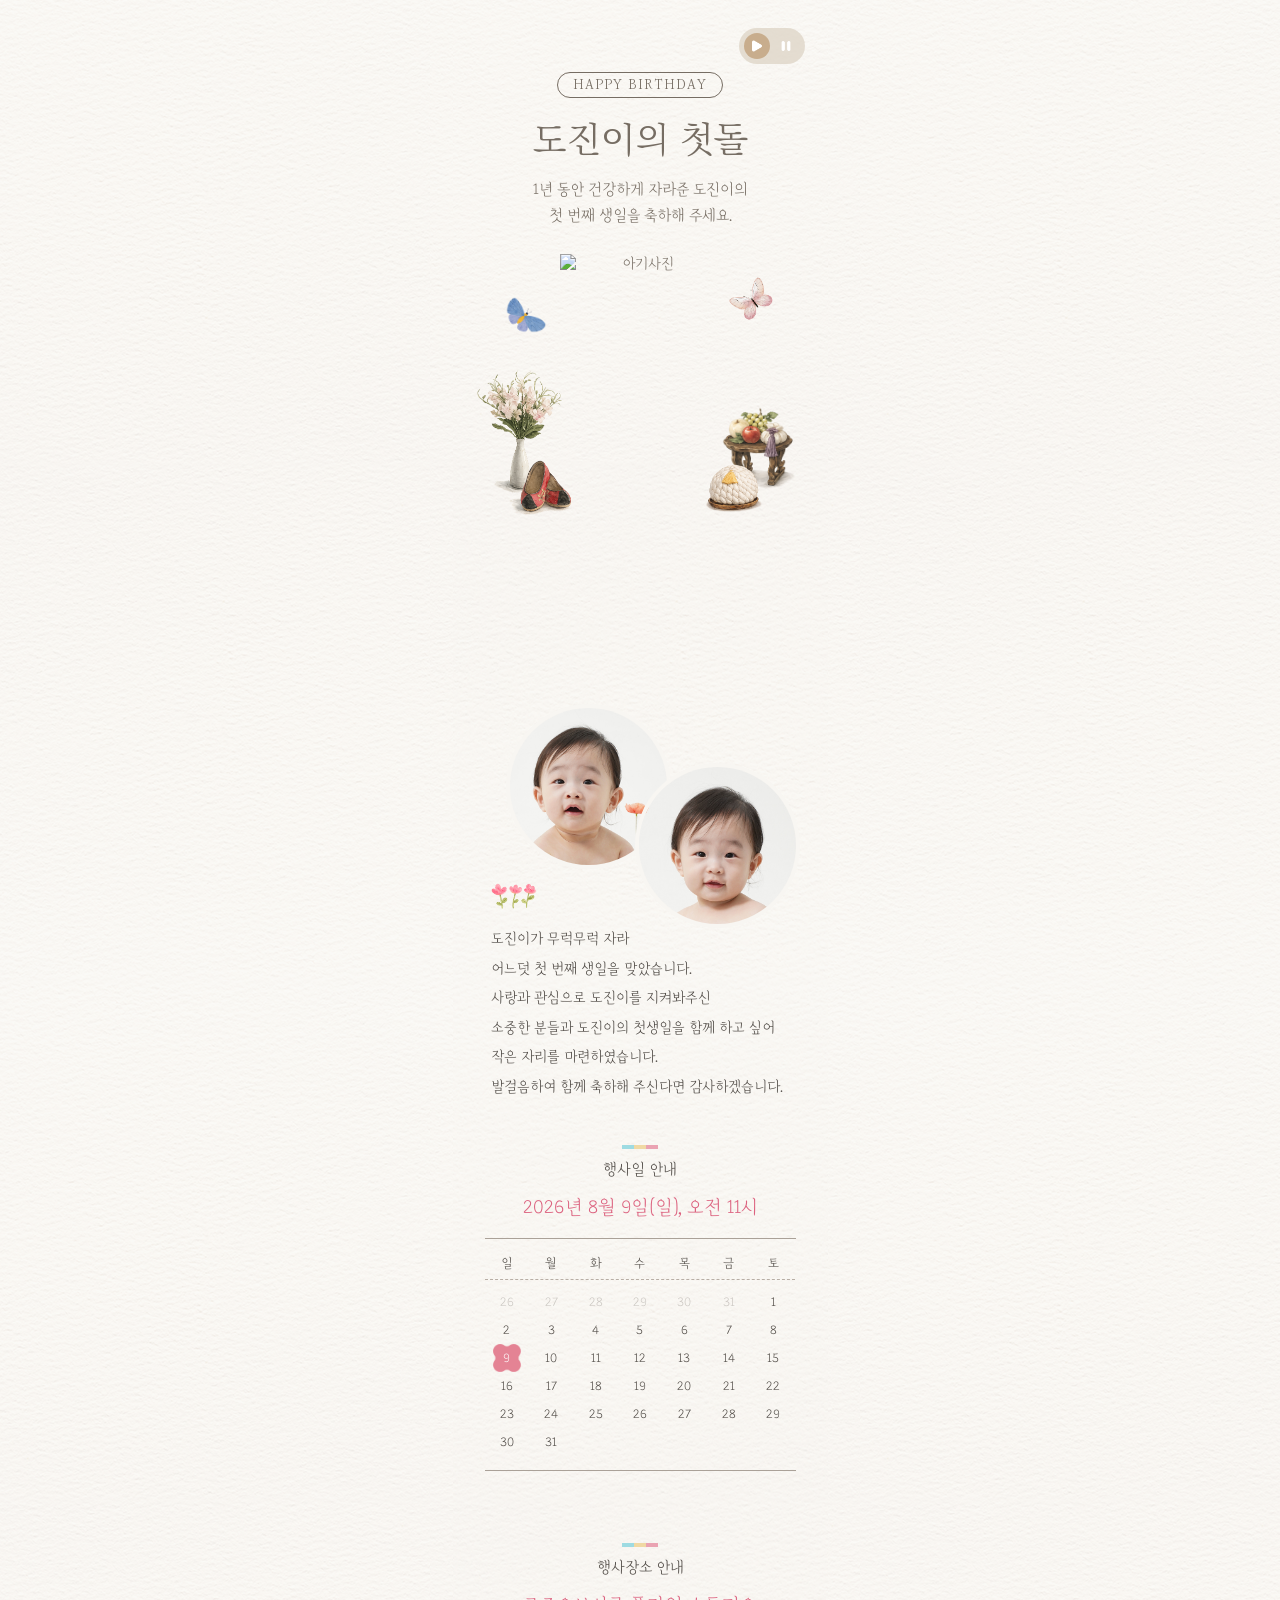
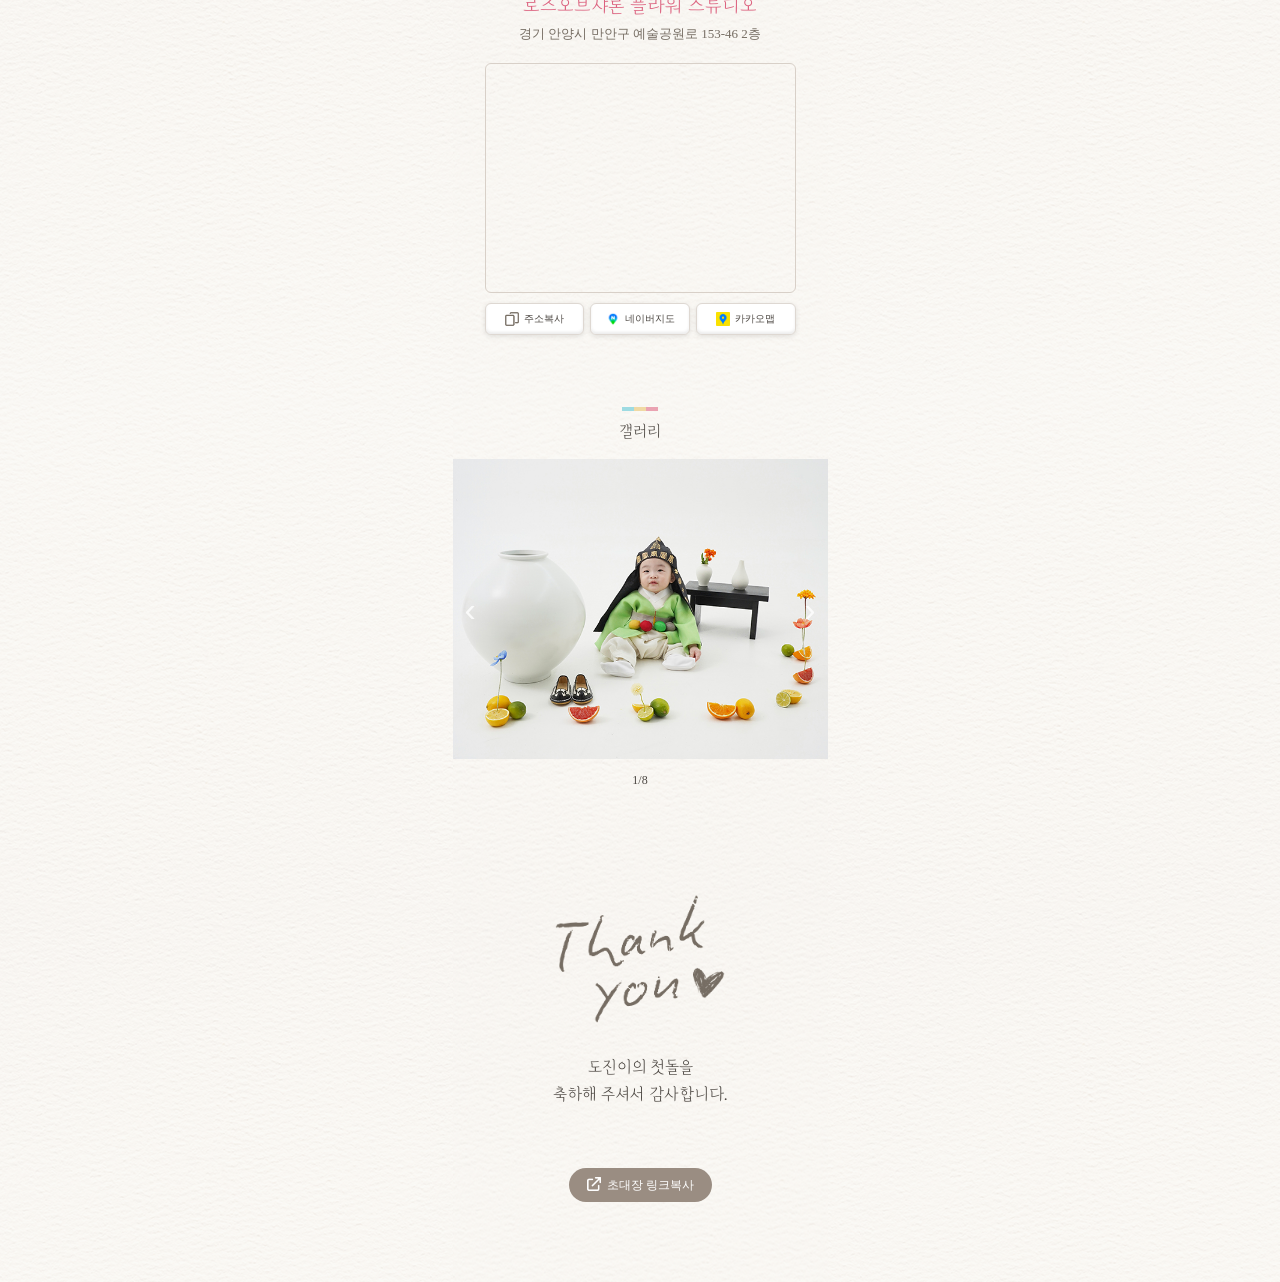
==== customers/design01_premium_260729-001/index.html @ 0a4cb6fc "사진교체" ====
<!DOCTYPE html>
<html lang="ko">
<head>
  <meta charset="UTF-8" />
  <meta name="viewport" content="width=device-width, initial-scale=1.0" />
  
  <title>모바일 초대장</title>
    
  <meta property="og:title" content="도진이의 첫돌">
  <meta property="og:description" content="소중한 분들을 초대합니다.">
  <meta property="og:image" content="https://dol-invitation-rho.vercel.app/customers/design01_premium_260729-001/img/preview.jpg">
  <meta property="og:image:width" content="600">
  <meta property="og:image:height" content="400">
  <meta property="og:url" content="https://dol-invitation-rho.vercel.app/customers/design01_premium_260729-001/">
  <meta property="og:type" content="website">

  <link
    rel="preload"
    href="../../designs/design01-1/font/Cafe24Oneprettynight-v2.0.woff2"
    as="font"
    type="font/woff2"
    crossorigin
  >

  <link
    rel="preload"
    href="../../designs/design01-1/font/KoPubBatang-Light.woff2"
    as="font"
    type="font/woff2"
    crossorigin
  >
    
  <link rel="stylesheet" href="../../designs/design01-1/css/style.css" /> 
</head>
<body>

  <main class="invite">

    <!-- 음악 버튼 -->
    <button class="music-btn" id="musicBtn" type="button">
      <span class="music-toggle-circle"></span>
      <img src="../../designs/design01-1/img/icon01.png" class="music-play" alt="play">
      <img src="../../designs/design01-1/img/icon02.png" class="music-pause" alt="pause">
    </button>

    <audio id="bgm" loop>
      <source src="../../designs/design01-1/bgm/nastelbom-happy-birthday-469282.mp3" type="audio/mpeg">
    </audio>

    <!-- 메인 -->
    <section class="hero hero-animate">
      <div class="label hero-item">HAPPY BIRTHDAY</div>
      <h1 class="hero-item" id="title">첫돌</h1>
      <p class="sub hero-item" id="babySub"></p>

      <div class="visual-area">
        <img class="flower-left hero-item" src="../../designs/design01-1/img/Image2.png" alt="">
        <img class="butterfly b1 hero-item" src="../../designs/design01-1/img/Image4.png" alt="">
        <img class="butterfly b2 hero-item" src="../../designs/design01-1/img/Image3.png" alt="">
        <img class="baby-main hero-item" id="introBaby" src="" alt="아기사진">
        <img class="table hero-item" src="../../designs/design01-1/img/Image7.png" alt="">
        <img class="rice hero-item" src="../../designs/design01-1/img/Image8.png" alt="">
        <img class="shoes hero-item" src="../../designs/design01-1/img/Image11.png" alt="">
      </div>

      <p class="date hero-info" id="eventDate"></p>
      <p class="place hero-info" id="eventPlace"></p>
      <p class="parents hero-info" id="parentsText">아빠. 이현우<span>♥</span>엄마. 유정희</p>
    </section>

    <!-- 인사말 -->
    <section class="message fade-section">
      <div class="circle-photo-wrap">
        <img src="" class="circle-photo left" id="messageLeft" alt="">
        <img src="" class="circle-photo right" id="messageRight" alt="">
      </div>

      <img class="small-flower" src="../../designs/design01-1/img/icon07.png" alt="">

      <p id="messageText"></p>
    </section>


    <!-- 행사 안내 -->
    <section class="section fade-section">
      <div class="divider"></div>
      <h2>행사일 안내</h2>
      <p class="pink" id="eventFullDate">2028년 6월 6일 화요일, 14시 30분</p>

     <div class="calendar">
      <div>일</div><div>월</div><div>화</div><div>수</div><div>목</div><div>금</div><div>토</div>

      <div class="calendar-dash"></div>
      
      <!-- 달력 숫자들-->
      <div class="muted">26</div>
      <div class="muted">27</div>
      <div class="muted">28</div>
      <div class="muted">29</div>
      <div class="muted">30</div>
      <div class="muted">31</div>
         
      <div>1</div><div>2</div><div>3</div><div>4</div><div>5</div><div>6</div><div>7</div><div>8</div>
      
      <!-- 변경할 행사 날짜-->
      <div class="day-heart">
       <img src="../../designs/design01-1/img/icon09.png" alt="">
       <div class="day-content">9</div>
      </div>

     <div>10</div>
     <div>11</div><div>12</div><div>13</div><div>14</div><div>15</div>
     <div>16</div><div>17</div><div>18</div><div>19</div><div>20</div>
     <div>21</div><div>22</div><div>23</div><div>24</div><div>25</div>
     <div>26</div><div>27</div><div>28</div><div>29</div><div>30</div>
     <div>31</div>
    </div>
   </section>

    <!-- 장소 -->
    <section class="section">
      <div class="divider"></div>
      <h2>행사장소 안내</h2>
      <p class="pink" id="eventPlace2">비스타 워커힐 서울 명월관</p>
      <p class="address" id="eventAddress">서울 광진구 워커힐로 177 워커힐 호텔앤리조트</p>
      <div class="map-box">
        <!-- * 카카오맵 - 지도퍼가기 -->
        <!-- 1. 지도 노드 -->
        <div id="daumRoughmapContainer1785299591499" class="root_daum_roughmap root_daum_roughmap_landing"></div>

        <!--
	       2. 설치 스크립트
	       * 지도 퍼가기 서비스를 2개 이상 넣을 경우, 설치 스크립트는 하나만 삽입합니다.
        -->
        <script charset="UTF-8" class="daum_roughmap_loader_script" src="https://ssl.daumcdn.net/dmaps/map_js_init/roughmapLoader.js"></script>

        <!-- 3. 실행 스크립트 -->
        <script charset="UTF-8">
        	new daum.roughmap.Lander({
	      	"timestamp" : "1785299591499",
	       	"key" : "2g8ego4nkai7",
		      "mapWidth" : "640",
		      "mapHeight" : "300"
	       }).render();
        </script>
      </div>
        
     <div class="map-buttons">
      <button type="button" onclick="copyAddress()">
       <img src="../../designs/design01-1/img/icon10.png" alt="">
       <span>주소복사</span>
      </button>

     <a href="https://naver.me/5iTd0DEk"
     target="_blank">
      <img src="../../designs/design01-1/img/naver_icon.png" alt="">
      <span>네이버지도</span>
     </a>

     <a href="https://map.kakao.com/?urlX=483283.0000000014&urlY=1089001.0000000044&urlLevel=3&itemId=437038340&q"
     target="_blank">
      <img src="../../designs/design01-1/img/kakao_icon.png" alt="">
      <span>카카오맵</span>
     </a>
    </div>
        
    </section>

    <!-- 갤러리 -->
    <section class="section gallery fade-section">
      <div class="divider"></div>
      <h2>갤러리</h2>

       <div class="gallery-main">
        <button type="button" id="prevBtn">‹</button>
        <img id="galleryImage" src="" alt="갤러리">
        <button type="button" id="nextBtn">›</button>
       </div>

      <p class="gallery-count">
        <span id="currentIndex">1</span>/<span id="totalIndex">0</span>
      </p>

      <div class="thumbs"></div>
      </section>
      


    <!-- 마지막 -->
    <section class="thanks fade-section">
     <img src="../../designs/design01-1/img/thankyou_icon.png" alt="thank you">
     
     <p id="thanksText">
      아인이의 첫돌을<br>
      축하해 주셔서 감사합니다.
     </p>

     <button type="button" class="invite-copy-btn" onclick="copyInviteLink()">
       <img src="../../designs/design01-1/img/icon15.png" alt="">
       <span>초대장 링크복사</span>
     </button>
   </section>

  </main>

<script src="../../designs/design01-1/js/main.js"></script>

</body>
</html>
---- designs/design01-1/css/style.css ----
/* =========================
   FONT
========================= */
@font-face {
  font-family: 'Cafe24GoodNight';
  src: url('../font/Cafe24Oneprettynight-v2.0.woff2') format('woff2');
  font-weight: normal;
  font-style: normal;
  font-display: swap;
}

@font-face {
  font-family: 'KoPubBatangLight';
  src: url('../font/KoPubBatang-Light.woff2') format('woff2');
  font-weight: 300;
  font-style: normal;
  font-display: swap;
}

@font-face {
  font-family: 'NotoSansKR-Regular';
  src: url('../font/NotoSansKR-Regular.ttf') format('truetype');
  font-weight: 400;
  font-style: normal;
  font-display: swap;
}

/* =========================
   RESET
========================= */
* {
  margin: 0;
  padding: 0;
  box-sizing: border-box;
}

body {
  background: #f8f6f2 url("../img/Background.png") repeat;
  color: #766d63;
  font-family: 'Cafe24GoodNight', serif;
  overflow-x: hidden;
}

.invite {
  width: 100%;
  max-width: 375px;
  margin: 0 auto;
  background: url("../img/Background.png") repeat;
  position: relative;
  
}

/* =========================
   MUSIC
========================= */
.music-btn {
  position: fixed;
  top: 28px;
  right: calc(50% - 165px);

  width: 66px;
  height: 36px;

  border: none;
  border-radius: 20px;

  background: rgba(221,211,197,.75);

  display: flex;
  align-items: center;
  justify-content: center;
    
  gap: 17px;  

  padding: 0 7px;
  z-index: 1000;
}

.music-toggle-circle {
  position: absolute;

  left: 5px;
  top: 5px;

  width: 26px;
  height: 26px;

  border-radius: 50%;
  background: #c8ad8d;

  transition: all .3s ease;

  z-index: 1;
}

.music-play,
.music-pause {
  width: 12px;
  height: 12px;

  position: relative;
  z-index: 2;
}

.music-btn.paused .music-toggle-circle {
  left: 35px;
}

/* =========================
   HERO
========================= */
.hero {
  text-align: center;
  padding-top: 72px;
}

.label {
  display: inline-block;
  padding: 4px 15px;
  border: 1px solid #766d63;
  border-radius: 20px;
  font-family: 'KoPubBatangLight';
  font-size: 13px;
  letter-spacing: 1px;
  color: #766d63;
  margin-bottom: 22px;
}

.hero h1 {
  font-family: 'KoPubBatangLight';
  font-size: 36px;
  font-weight: 300;
  color: #766d63;
  margin-bottom: 14px;
}

.sub {
  font-family: 'Cafe24GoodNight';
  font-size: 17px;
  line-height: 1.5;
  color: #766d63;
}

/* =========================
   MAIN VISUAL
========================= */
.visual-area {
  position: relative;
  width: 100%;
  height: 315px;
  margin-top: 18px;
}

.visual-area img {
  position: absolute;
  display: block;
}

.baby-main {
  width: 160px;
  left: 50%;
  top: 8px;
  transform: translateX(-50%);
  z-index: 5;
}

.flower-left {
  width: 86px;
  left: 24px;
  top: 118px;
  z-index: 4;
}

.butterfly {
  z-index: 6;
}

.b1 {
  width: 42px;
  left: 52px;
  top: 50px;
}

.b2 {
  width: 46px;
  right: 54px;
  top: 30px;
}

.table {
  width: 76px;
  right: 30px;
  top: 160px;
  z-index: 6;
}

.rice {
  width: 58px;
  right: 65px;
  top: 218px;
  z-index: 7;
}

.shoes {
  width: 68px;
  left: 55px;
  top: 213px;
  z-index: 7;
}

.date {
  font-family: 'NotoSansKR-Light';
  font-size: 15px;
  margin-top: 4px;
  color: #766d63;
}

.place {
  font-family: 'NotoSansKR-Light';
  font-size: 15px;
  margin-top: 4px;
  color: #766d63;
}

.parents {
  font-family: 'NotoSansKR-Light';
  font-size: 13px;
  margin-top: 18px;
  color: #766d63;
}

.parents span {
  color: #d9879a;
  margin: 0 8px;
}

/* =========================
   MESSAGE
========================= */
.message {
  padding: 70px 38px 44px;
}

.circle-photo-wrap {
  position: relative;
  height: 150px;
  margin-bottom: 20px;
}

.circle-photo {
  position: absolute;
  width: 165px;
  height: 165px;
  border-radius: 50%;
  object-fit: cover;
  border: 4px solid #f8f6f2;

}

.circle-photo.left {
  left: 15px;
  top: -9px;
}

.circle-photo.right {
  right: -10px;
  top: 50px;
}

.small-flower {
  width: 46px;
  margin-bottom: 10px;
}

.message p {
  font-family: 'Cafe24GoodNight';
  font-size: 15.5px;
  line-height: 1.9;
  text-align: left;
  color: #4c4742;
}

/* =========================
   CONTACT
========================= */
.contact {
  width: 200px;
  margin: 20px auto 70px;
}

.contact-row {
  display: grid;
  grid-template-columns: 90px 38px 30px 30px;
  align-items: center;
  column-gap: 8px;
  font-size: 19px;
  color: #4c4742;
  margin-bottom: 10px;
}



.contact-row img {
  width: 20px;
  height: 100%;
}

.point3 {
  width: 20px;
  height: 28px;
  display: flex;
  align-items: center;
  justify-content: center;
}

.contact-row .dots-icon {
  width: 18px;
  height: auto;
  object-fit: contain;
}
/* =========================
   COMMON SECTION
========================= */
.section {
  text-align: center;
  padding: 0 32px 72px;
}

.divider {
  width: 36px;
  height: 4px;
  margin: 0 auto 10px;
  background: linear-gradient(
    to right,
    #9edbe2 0 33%,
    #f0d9a4 33% 66%,
    #eaa3b2 66% 100%
  );
}

.section h2 {
  font-family: 'Cafe24GoodNight';
  font-size: 17px;
  font-weight: 300;
  color: #4c4742;
  margin-bottom: 16px;
}

.pink {
  color: #dc627f;
  font-size: 21px;
  margin-bottom: 7px;
}

/* =========================
   CALENDAR
========================= */

.calendar {
  display: grid;
  grid-template-columns: repeat(7, 1fr);
  border-top: 1px solid #aaa198;
  border-bottom: 1px solid #aaa198;
  padding: 10px 0 14px;
  margin-top: 18px;
  font-family: 'Cafe24GoodNight';
  font-size: 14px;
  color: #4c4742;
}

.calendar > div {
  height: 28px;
  display: flex;
  align-items: center;
  justify-content: center;
}

.calendar-dash {
  grid-column: 1 / -1;
  height: 1px !important;
  border-top: 1px dashed #b8aea5;
  margin: 2px 0 8px;
}

.muted {
  color: #cac6c1;
}

/* 행사 날짜 */

.day-heart {
  position: relative;
  width: 28px;
  height: 28px !important;
  margin: auto;
}

.day-heart img {
  position: absolute;
  width: 100%;
  height: 100%;
  left: 0;
  top: 0;

  animation: flowerRotate 3s linear infinite;
  transform-origin: center center;
}

.day-content {
  position: relative;
  z-index: 2;

  width: 100%;
  height: 100%;

  display: flex;
  align-items: center;
  justify-content: center;

  color: #ffffff;
  font-size: 14px;
}

.day-content span {
  font-size: 8px;
  margin-top: -2px;
}

/* 꽃 회전 */

@keyframes flowerRotate {
  from {
    transform: rotate(0deg);
  }

  to {
    transform: rotate(360deg);
  }
}

/* =========================
   MAP
========================= */

.address {
  font-family: 'NotoSansKR-Light';
  font-size: 13px;
}

.map-box {
  width: 100%;
  height: 230px;
  margin-top: 20px;
  border: 1px solid #d8d0c8;
  border-radius: 6px;
  overflow: hidden;
}

.map-box iframe {
  width: 100%;
  height: 100%;
  border: 0;
  display: block;
}

.map-buttons {
  display: flex;
  justify-content: space-between;
  gap: 6px;
  margin-top: 10px;
}

.map-buttons button,
.map-buttons a {
  flex: 1;
  height: 32px;
  background: #ffffff;
  border: 1px solid #ded8d2;
  border-radius: 6px;
  font-size: 10px;
  color: #4c4742;
  text-decoration: none;
  font-family: 'NotoSansKR-Regular';

  display: flex;
  align-items: center;
  justify-content: center;
  gap: 5px;

  box-shadow:
    inset 0 1px 2px rgba(255, 255, 255, 0.9),
    inset 0 -2px 3px rgba(0, 0, 0, 0.08),
    0 1.5px 5px rgba(0, 0, 0, 0.1);
}

.map-buttons img {
  width: 14px;
  height: 14px;
  object-fit: contain;
}

.map-buttons button:active,
.map-buttons a:active {
  transform: translateY(1px);
  box-shadow:
    inset 0 2px 3px rgba(0, 0, 0, 0.12),
    0 1px 2px rgba(0, 0, 0, 0.1);
}

.root_daum_roughmap {
  width: 100% !important;
}

.root_daum_roughmap .wrap_map {
  width: 100% !important;
}

.root_daum_roughmap .wrap_map .map {
  width: 100% !important;
}

/* =========================
   GALLERY
========================= */
.gallery {
  padding-left: 0;
  padding-right: 0;
}

.gallery-main {
  position: relative;
  margin-top: 18px;
}

.gallery-main img {
  width: 100%;
  height: 300px;
  object-fit: cover;
  border-radius: 0;
  display: block;
}

.gallery-main button {
  position: absolute;
  top: 50%;
  transform: translateY(-50%);
  border: none;
  background: none;
  font-size: 34px;
  color: rgba(255, 255, 255, 0.8);
  z-index: 5;
}

#prevBtn {
  left: 12px;
}

#nextBtn {
  right: 12px;
}

.gallery-count {
  font-family: 'NotoSansKR-Regular';
  font-size: 12px;
  color: #4c4742;
  margin-top: 14px;
}

.thumbs {
  display: none;
}
/* =========================
   ACCOUNT
========================= */
.account {
  padding-left: 32px;
  padding-right: 32px;
}

.account h2 {
  margin-bottom: 26px;
}

.account-item {
  margin-bottom: 14px;
}

.account-title {
  width: 100%;
  height: 36px;
  border: none;
  font-size: 14px;
  color: #ffffff;
  font-family: 'NotoSansKR-Regular';
}

.blue {
  background: #a1c3e5;
}

.pink-bg {
  background: #efb0bc;
}


.account-box button {
  width: 42px;
  height: 26px;
  border: 1px solid #ddd5cf;
  background: #fafafa;
  color: #4c4742;
  font-size: 11px;
}

.account-box {
  height: 0;
  overflow: hidden;
  opacity: 0;

  display: flex;
  align-items: center;
  justify-content: space-between;

  background: white;
  padding: 0 8px 0 14px;

  font-size: 13px;
  color: #4c4742;
  font-family: 'NotoSansKR-Light';

  transition: height .3s ease, opacity .25s ease;
}

.account-item.open .account-box {
  height: 36px;
  opacity: 1;
}

/* =========================
   THANKS
========================= */
.thanks {
  text-align: center;
  padding: 34px 0 80px;
}

.thanks img {
  width: 170px;
  margin-bottom: 26px;
}

.thanks p {
  font-family: 'Cafe24GoodNight';
  font-size: 18px;
  line-height: 1.5;
  color: #4c4742;
}


.invite-copy-btn {
  margin-top: 60px;
  display: inline-flex;
  align-items: center;
  justify-content: center;
  gap: 6px;

  height: 34px;
  padding: 0 18px;

  border: none;
  border-radius: 18px;
  background: #9a8d82;
  color: #ffffff;

  font-family: 'NotoSansKR-Regular';
  font-size: 12px;
  cursor: pointer;
}

.invite-copy-btn img {
  width: 14px;
  height: 14px;
  display: block;
  margin-bottom: 2px
}

/* =========================
   MOTION
========================= */


.hero-animate {
  opacity: 1;
  transform: none;
}

.fade-section {
  opacity: 0;
  transform: translateY(35px);
  transition: opacity .8s ease, transform .8s ease;
}

.fade-section.show {
  opacity: 1;
  transform: translateY(0);
}

.hero-item {
  opacity: 0;
  transform: translateY(25px);
}

.hero-item.show {
  opacity: 1;
  transform: translateY(0);
  transition: all .8s ease;
}

.baby-main.hero-item {
  transform: translateX(-50%) translateY(25px);
}

.baby-main.hero-item.show {
  transform: translateX(-50%) translateY(0);
}

.baby-main.hero-item {
  transform: translateX(-50%) translateY(25px);
}

.baby-main.hero-item.show {
  transform: translateX(-50%) translateY(0);
}

.hero-info {
  opacity: 0;
  transform: translateY(20px);
}

.hero-info.show {
  opacity: 1;
  transform: translateY(0);
  transition: all .8s ease;
}

/* 실속형 달력 이미지 */
.simple-calendar-img {
  width: 100%;
  text-align: center;
  margin: 22px auto 0;
  overflow: hidden;
}

.simple-calendar-img img {
  display: block;
  width: 100%;
  max-width: 300px;
  height: auto;
  margin: 0 auto;
}

/* =========================
   첫 화면 로딩 완료 후 표시
========================= */
html:not(.page-ready) body {
  visibility: hidden;
}

html.page-ready body {
  visibility: visible;
}

/* =========================
   첫 화면 준비 완료 후 모션 시작
========================= */
html:not(.page-ready) .hero-item.show {
  opacity: 0;
  transform: translateY(25px);
}

html:not(.page-ready) .baby-main.hero-item.show {
  opacity: 0;
  transform: translateX(-50%) translateY(25px);
}

html:not(.page-ready) .hero-info.show {
  opacity: 0;
  transform: translateY(20px);
}
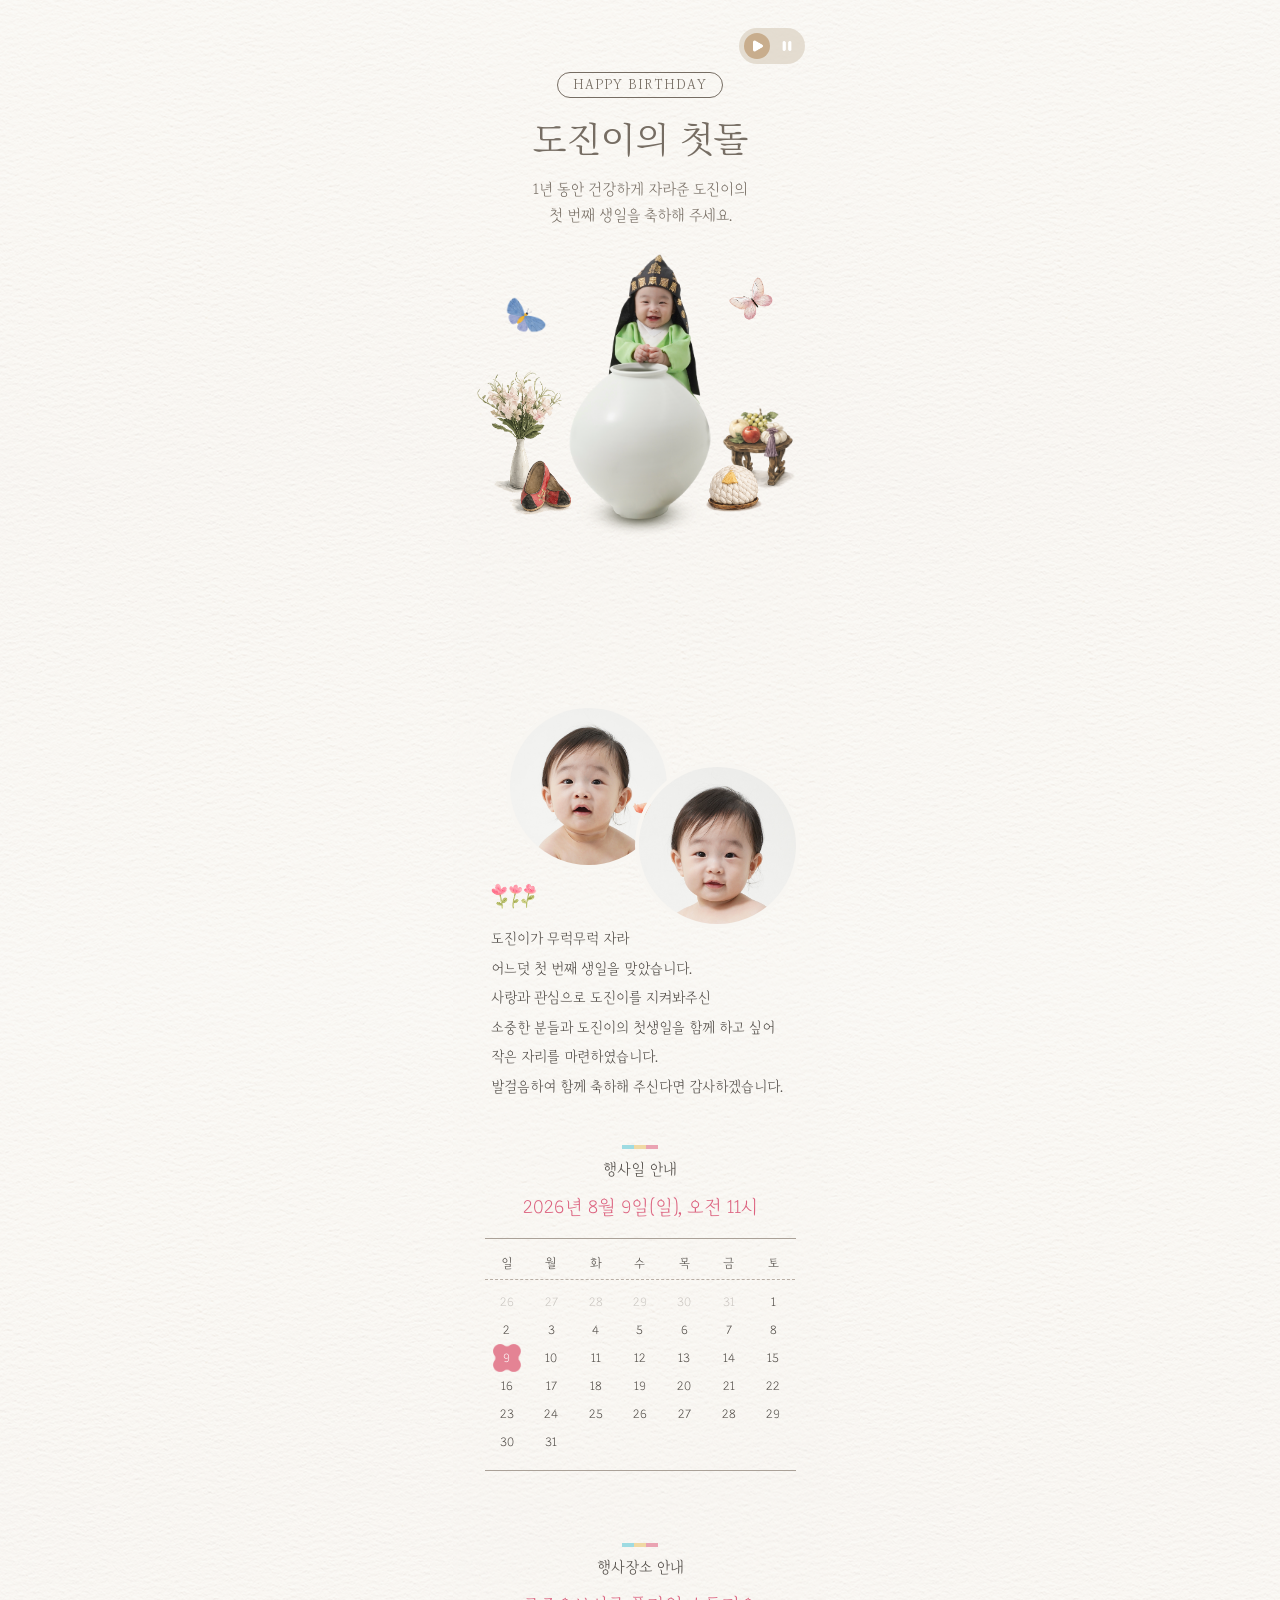
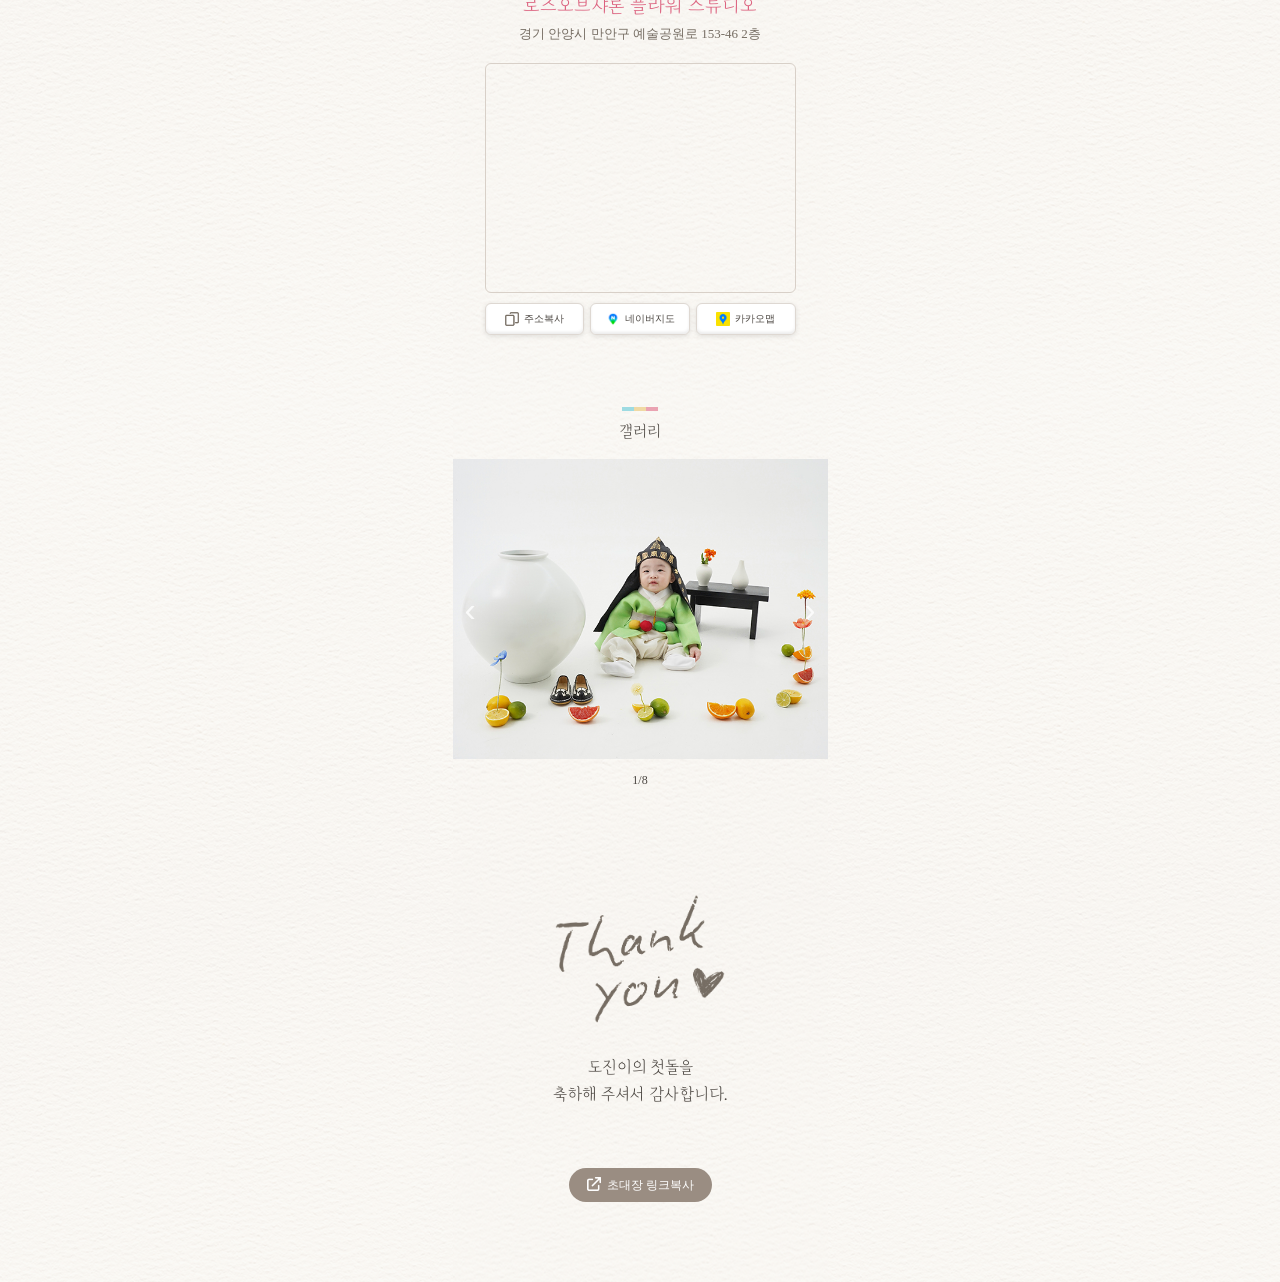
==== commit 218aa2c6: "。" ====
--- a/customers/design01_premium_260729-001/index.html
+++ b/customers/design01_premium_260729-001/index.html
@@ -8,10 +8,10 @@
     
   <meta property="og:title" content="도진이의 첫돌">
   <meta property="og:description" content="소중한 분들을 초대합니다.">
-  <meta property="og:image" content="https://dol-invitation-rho.vercel.app/customers/design01_premium_260729-001/img/preview.jpg">
+  <meta property="og:image" content="https://dol-invitation-rho.vercel.app/customers/design01_premium_260729-001/img/preview.jpg?v=０">
   <meta property="og:image:width" content="600">
   <meta property="og:image:height" content="400">
-  <meta property="og:url" content="https://dol-invitation-rho.vercel.app/customers/design01_premium_260729-001/">
+  <meta property="og:url" content="https://dol-invitation-rho.vercel.app/customers/design01_premium_260729-001/?v=０">
   <meta property="og:type" content="website">
 
   <link
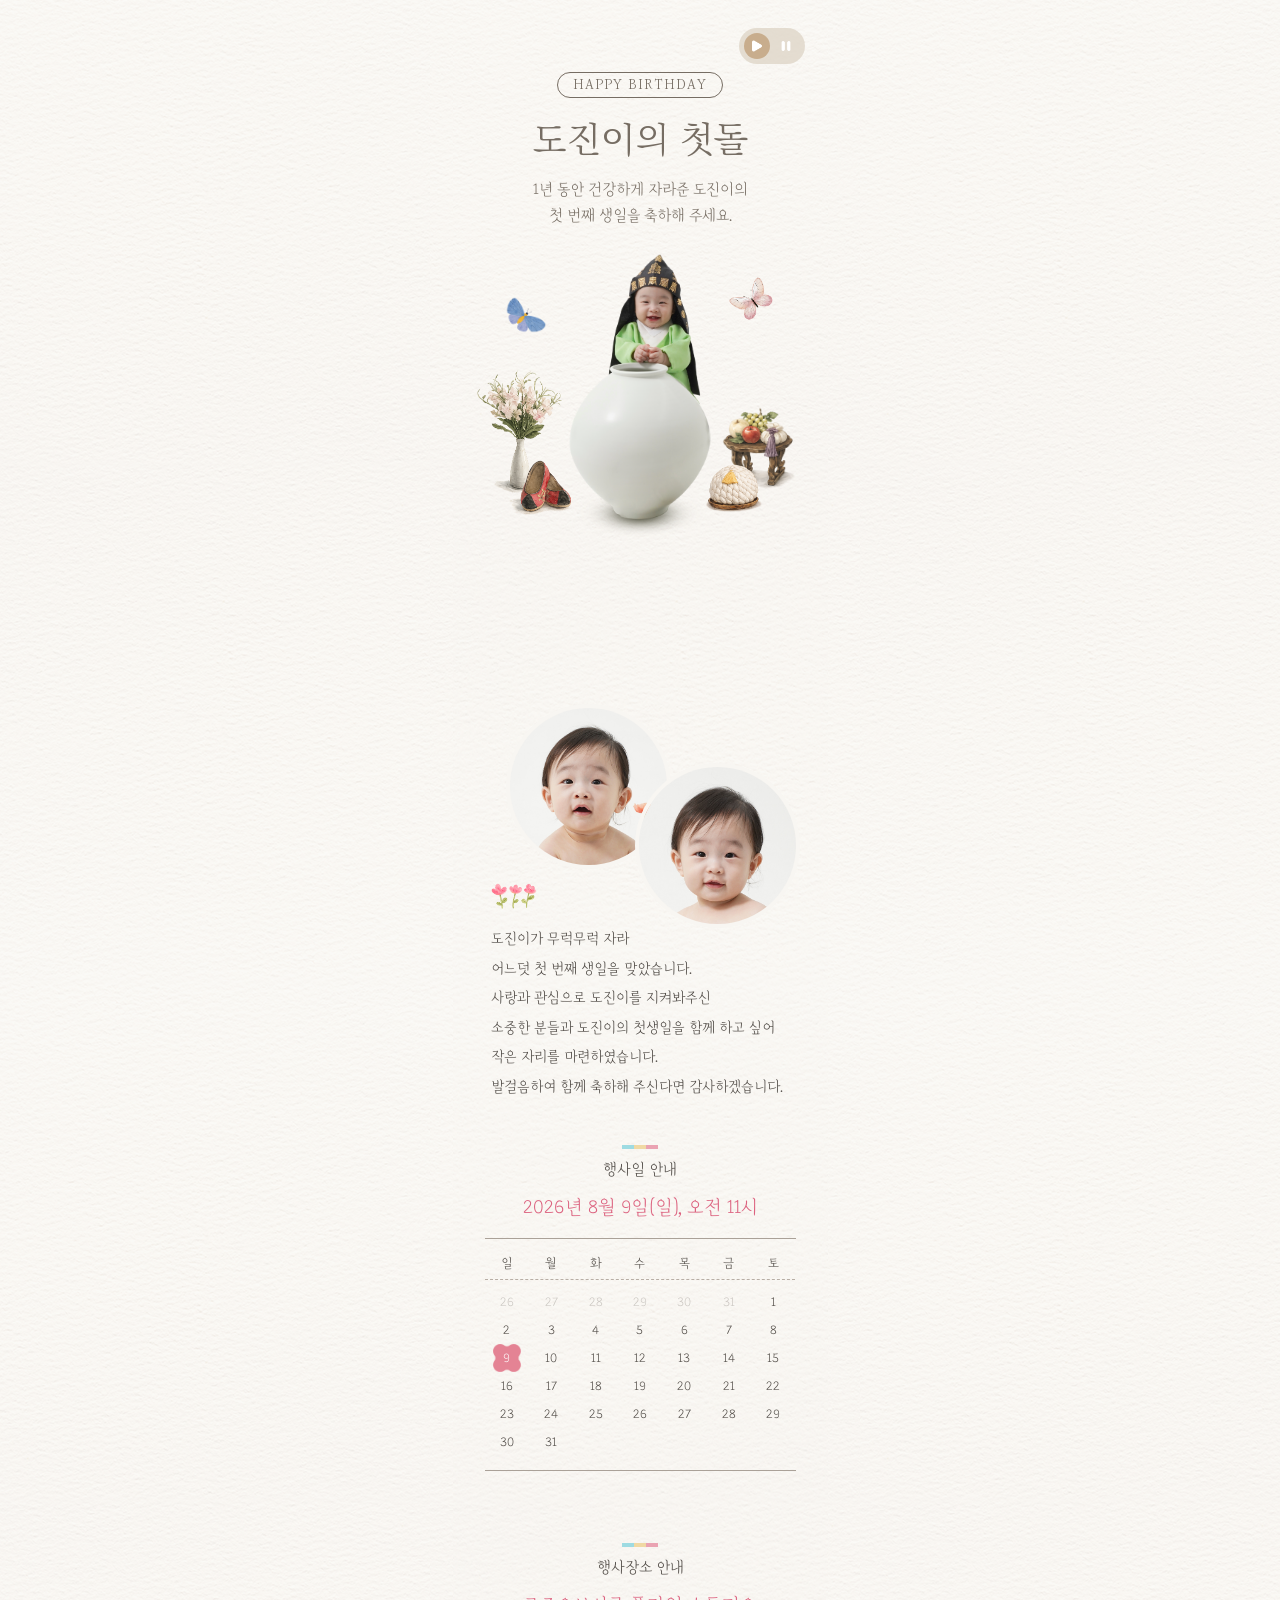
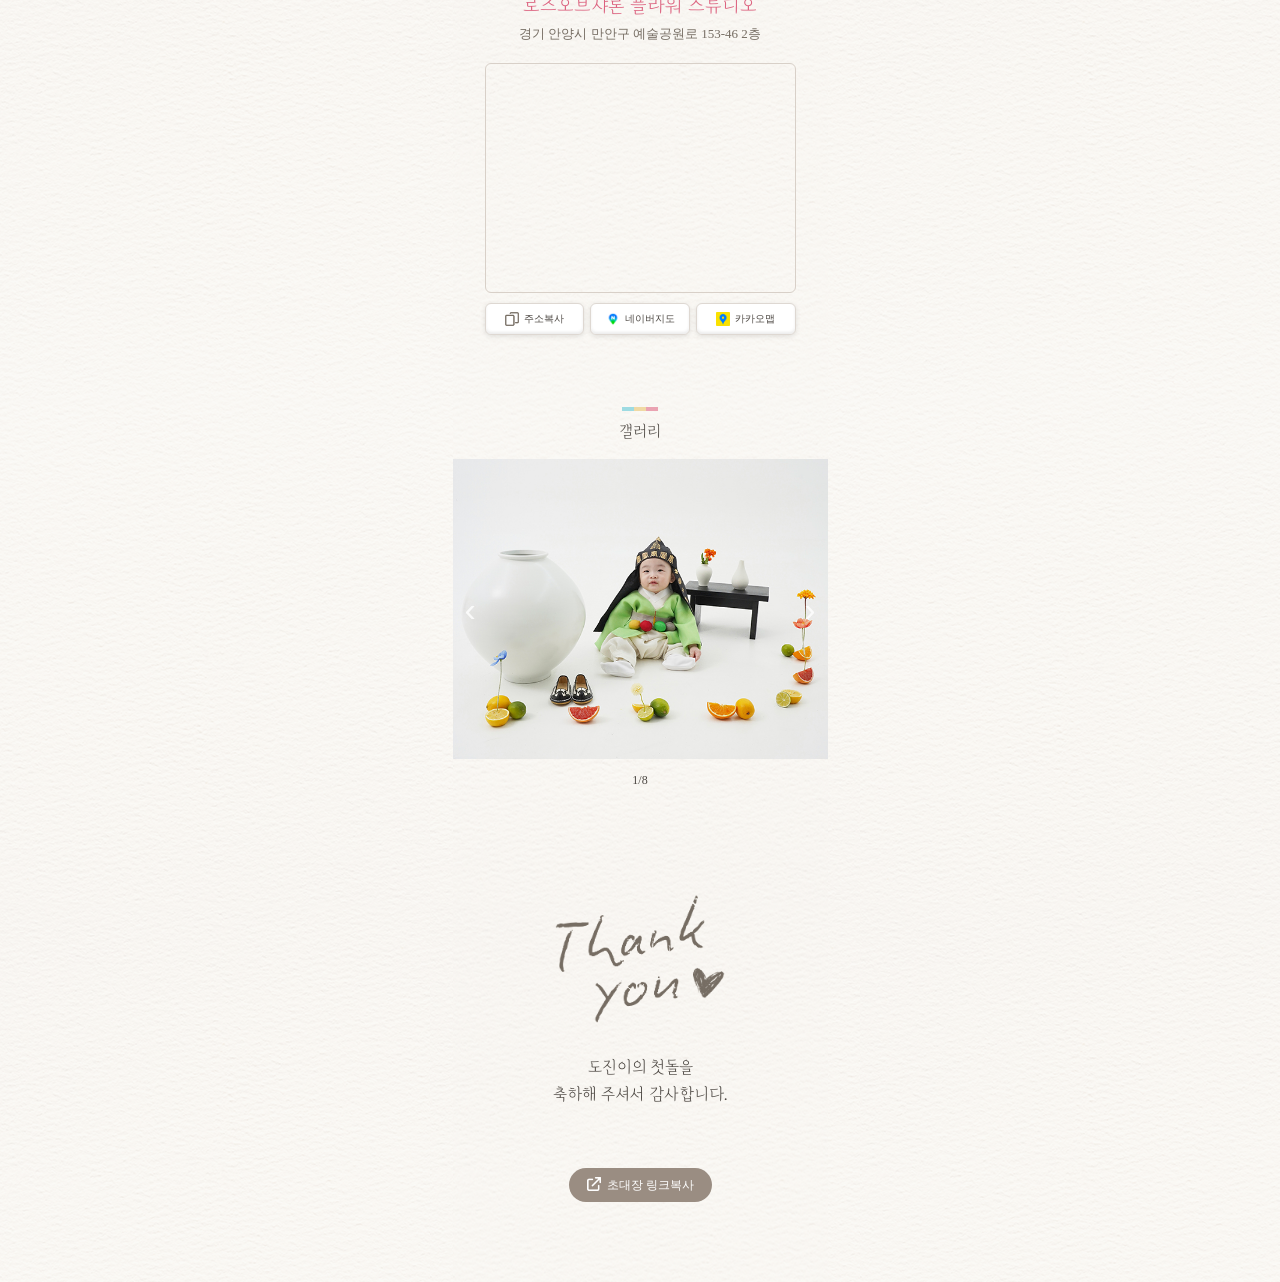
==== commit 99e38144: "Update index.html" ====
--- a/customers/design01_premium_260729-001/index.html
+++ b/customers/design01_premium_260729-001/index.html
@@ -8,10 +8,10 @@
     
   <meta property="og:title" content="도진이의 첫돌">
   <meta property="og:description" content="소중한 분들을 초대합니다.">
-  <meta property="og:image" content="https://dol-invitation-rho.vercel.app/customers/design01_premium_260729-001/img/preview.jpg?v=０">
+  <meta property="og:image" content="https://dol-invitation-rho.vercel.app/customers/design01_premium_260729-001/img/preview.jpg?v=1">
   <meta property="og:image:width" content="600">
   <meta property="og:image:height" content="400">
-  <meta property="og:url" content="https://dol-invitation-rho.vercel.app/customers/design01_premium_260729-001/?v=０">
+  <meta property="og:url" content="https://dol-invitation-rho.vercel.app/customers/design01_premium_260729-001/?v=1">
   <meta property="og:type" content="website">
 
   <link
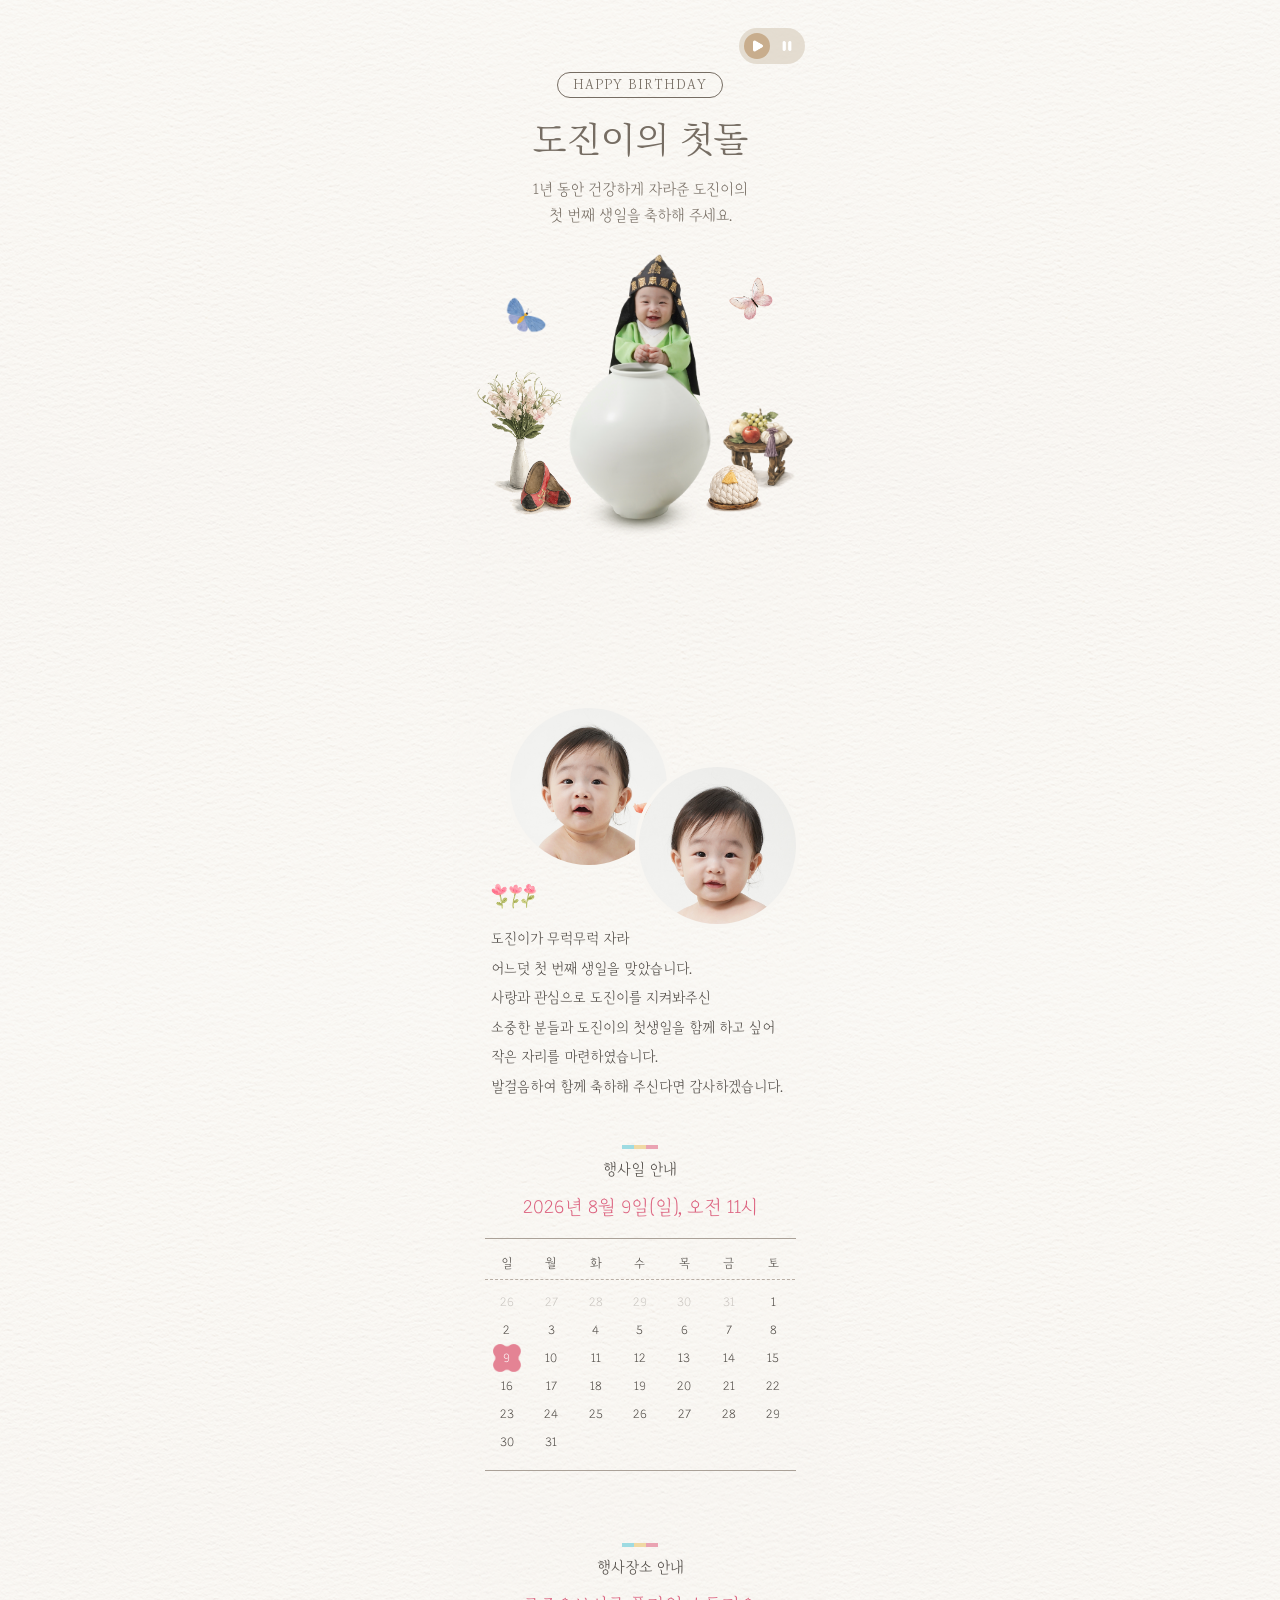
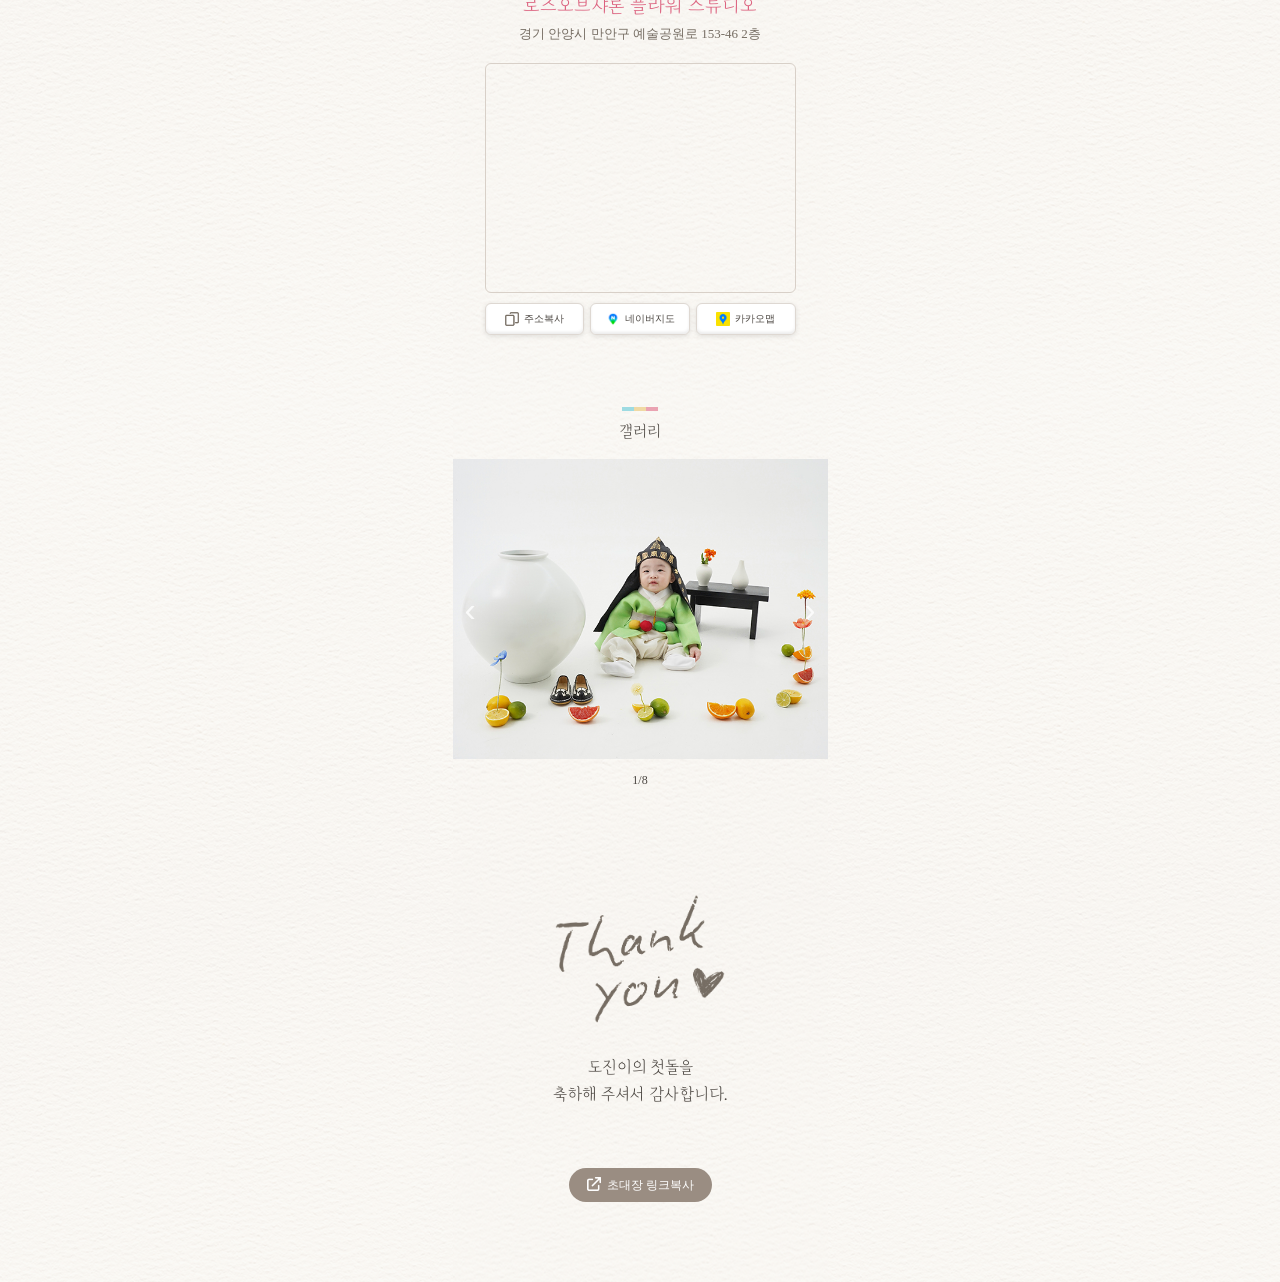
==== commit 2371357f: "。" ====
--- a/customers/design01_premium_260729-001/index.html
+++ b/customers/design01_premium_260729-001/index.html
@@ -8,10 +8,10 @@
     
   <meta property="og:title" content="도진이의 첫돌">
   <meta property="og:description" content="소중한 분들을 초대합니다.">
-  <meta property="og:image" content="https://dol-invitation-rho.vercel.app/customers/design01_premium_260729-001/img/preview.jpg?v=1">
+  <meta property="og:image" content="https://dol-invitation-rho.vercel.app/customers/design01_premium_260729-001/img/preview.jpg?v=3">
   <meta property="og:image:width" content="600">
   <meta property="og:image:height" content="400">
-  <meta property="og:url" content="https://dol-invitation-rho.vercel.app/customers/design01_premium_260729-001/?v=1">
+  <meta property="og:url" content="https://dol-invitation-rho.vercel.app/customers/design01_premium_260729-001/?v=3">
   <meta property="og:type" content="website">
 
   <link
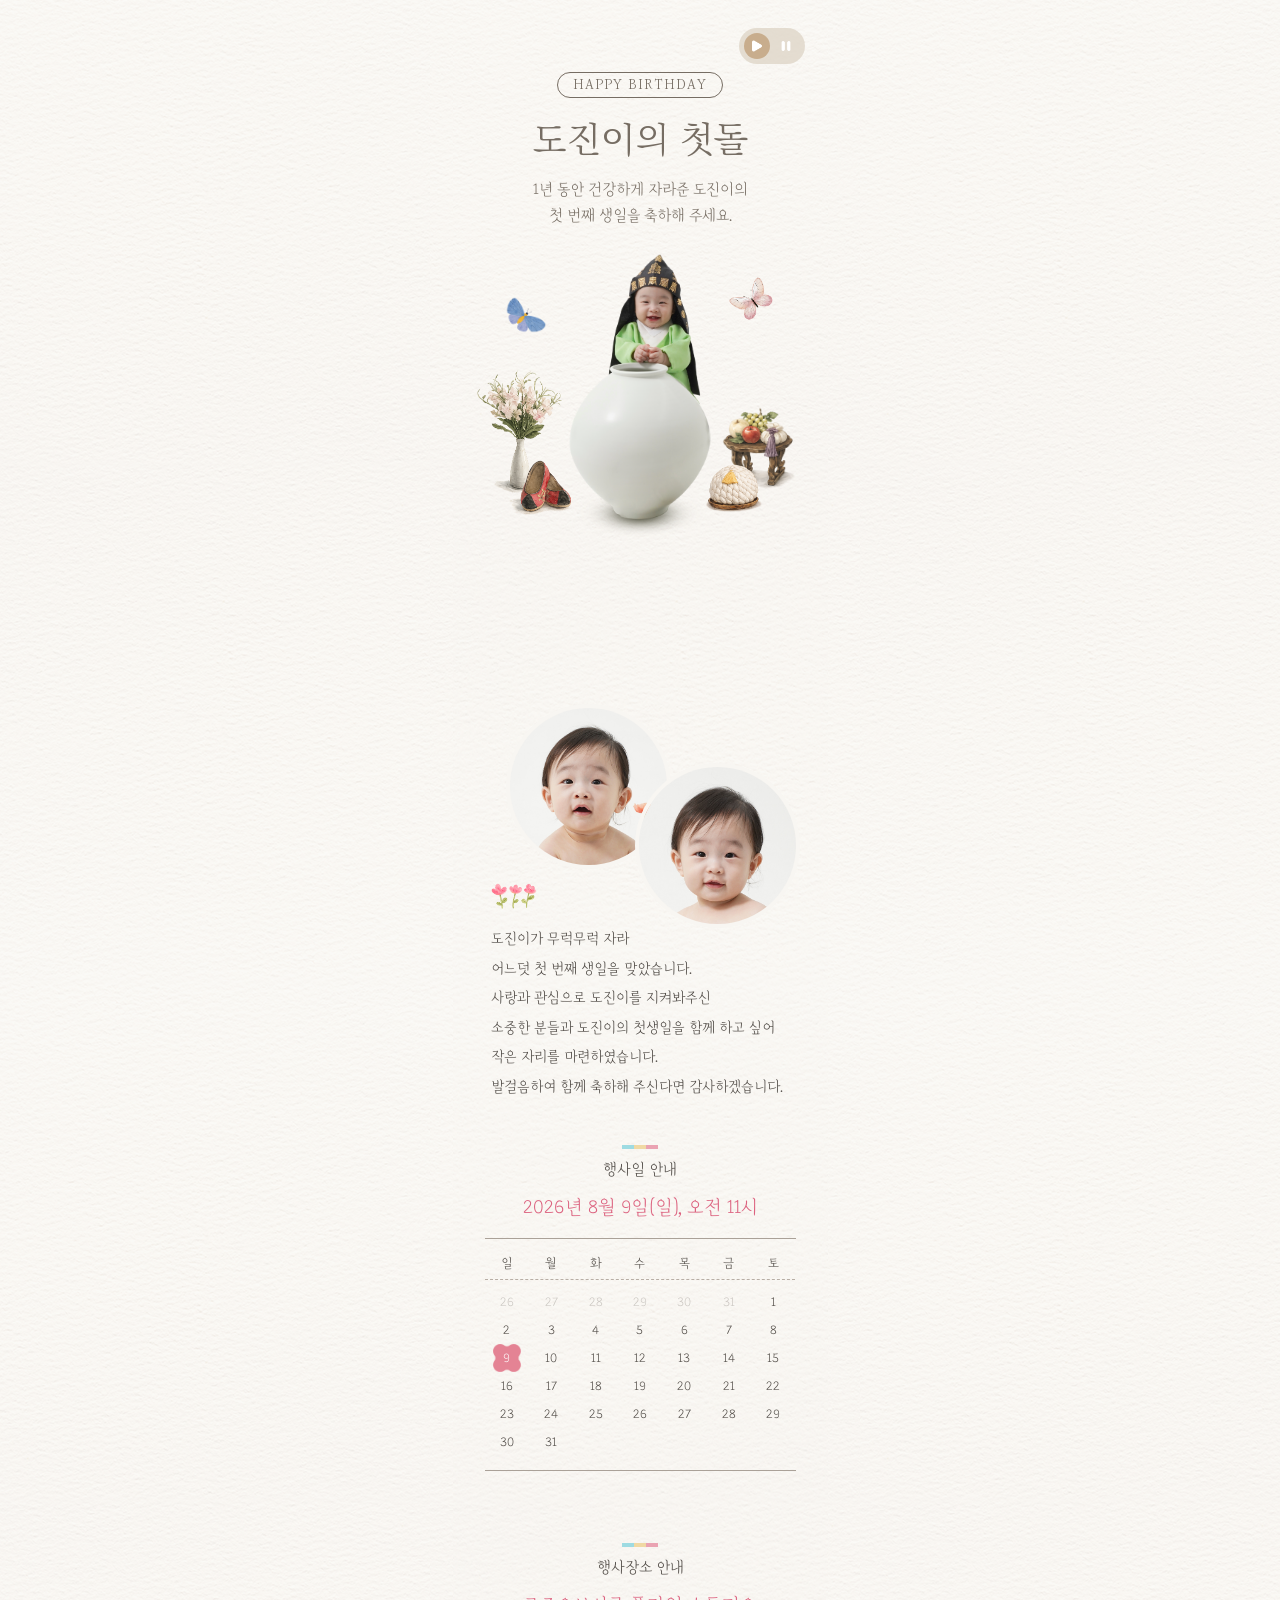
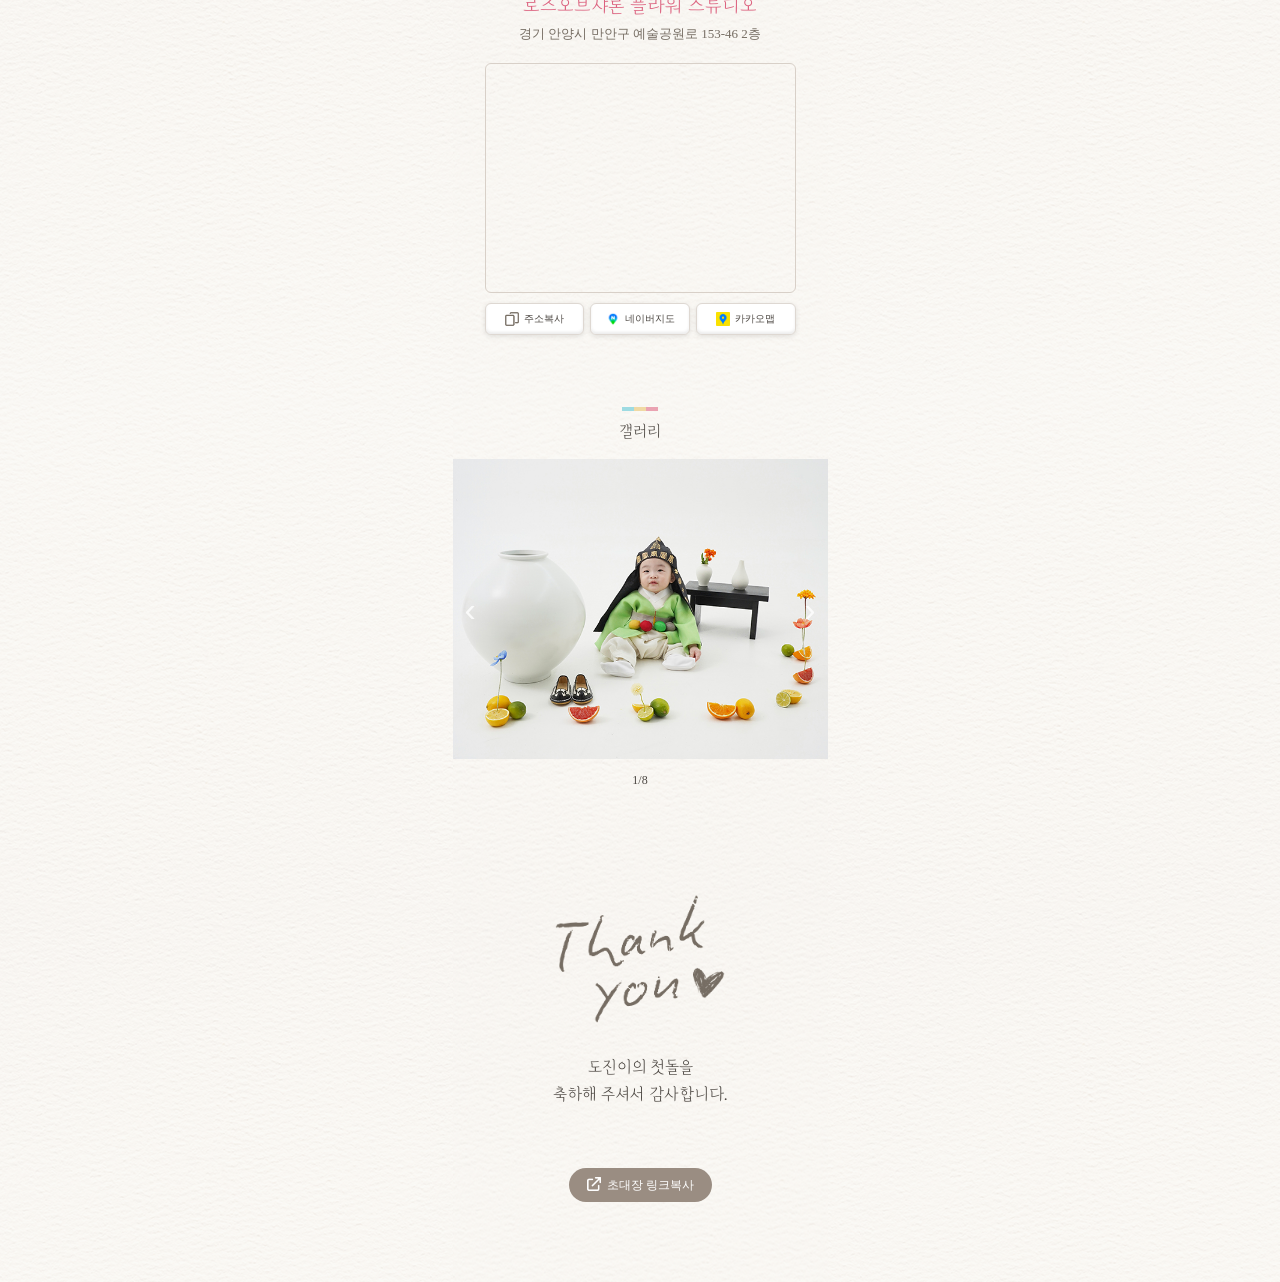
==== commit d58c3765: "。" ====
--- a/customers/design01_premium_260729-001/index.html
+++ b/customers/design01_premium_260729-001/index.html
@@ -8,10 +8,10 @@
     
   <meta property="og:title" content="도진이의 첫돌">
   <meta property="og:description" content="소중한 분들을 초대합니다.">
-  <meta property="og:image" content="https://dol-invitation-rho.vercel.app/customers/design01_premium_260729-001/img/preview.jpg?v=3">
+  <meta property="og:image" content="https://dol-invitation-rho.vercel.app/customers/design01_premium_260729-001/img/preview.jpg?v=5">
   <meta property="og:image:width" content="600">
   <meta property="og:image:height" content="400">
-  <meta property="og:url" content="https://dol-invitation-rho.vercel.app/customers/design01_premium_260729-001/?v=3">
+  <meta property="og:url" content="https://dol-invitation-rho.vercel.app/customers/design01_premium_260729-001/?v=5">
   <meta property="og:type" content="website">
 
   <link
